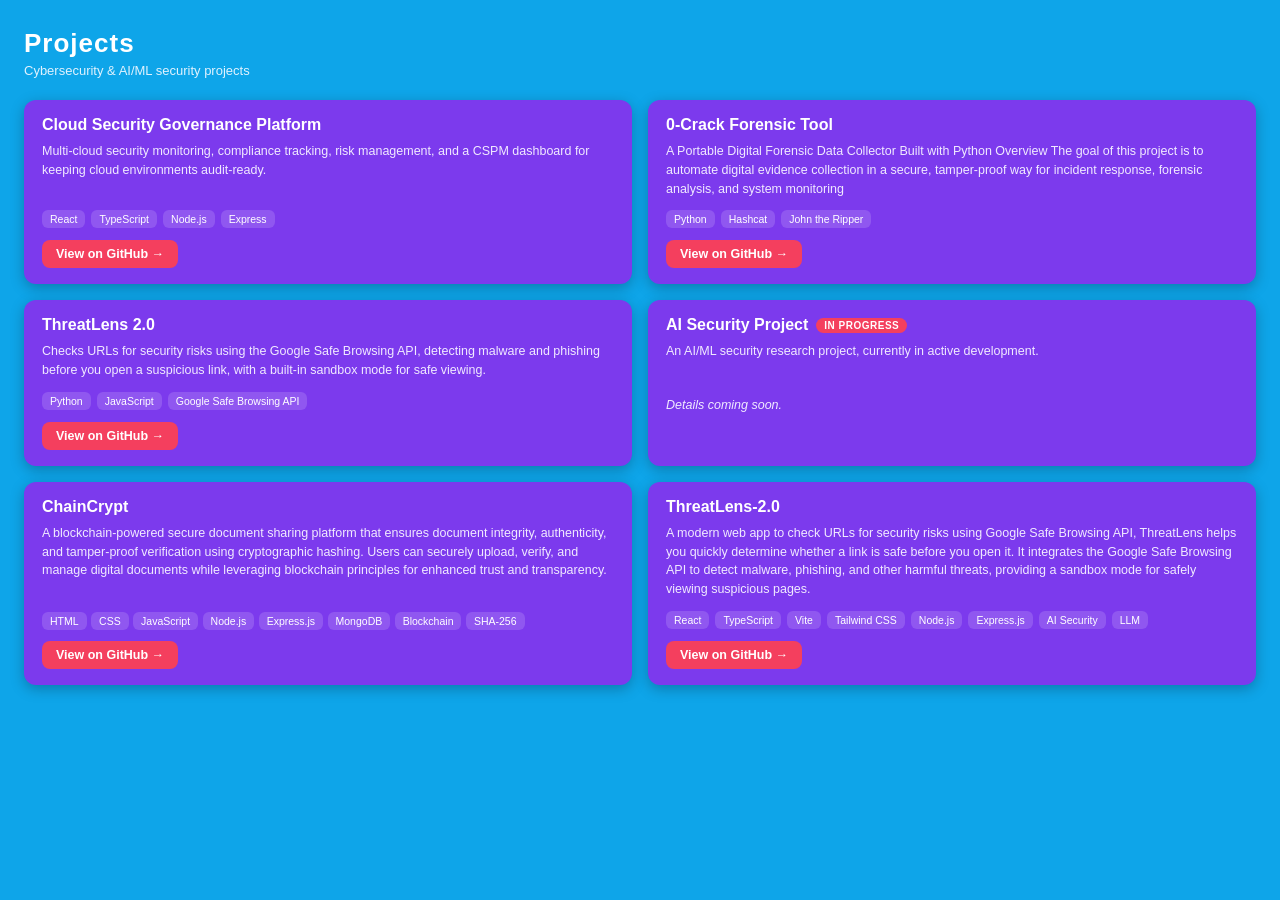
==== static/projects/index.html @ 4bd02be5 "Add netlify config" ====
<!DOCTYPE html>
<html lang="en">

<head>
  <meta charset="UTF-8" />
  <title>Projects</title>
  <style>
    /*
    TODO: This page is what shows on the "right monitor" screen in the 3D
    room. It's a plain static HTML file - no build step - so you can edit
    it directly and just refresh the browser to see changes.

    To add another project: copy one .card block below and fill it in.
    To remove one: delete its .card block.
  */
    * {
      box-sizing: border-box;
    }

    body {
      margin: 0;
      font-family: "Segoe UI", Arial, sans-serif;
      background: #0ea5e9;
      color: #ffffff;
      padding: 28px 24px;
      height: 100vh;
      overflow-y: auto;
    }

    h1 {
      margin: 0 0 4px 0;
      font-size: 26px;
      letter-spacing: 1px;
    }

    .subtitle {
      margin: 0 0 22px 0;
      font-size: 13px;
      color: #e0f2fe;
    }

    .grid {
      display: grid;
      grid-template-columns: 1fr 1fr;
      gap: 16px;
    }

    .card {
      background: #7c3aed;
      border-radius: 12px;
      padding: 16px 18px;
      box-shadow: 0 4px 14px rgba(0, 0, 0, 0.25);
      display: flex;
      flex-direction: column;
    }

    .card h2 {
      margin: 0 0 8px 0;
      font-size: 16px;
      display: flex;
      align-items: center;
      gap: 8px;
    }

    .badge {
      font-size: 10px;
      font-weight: 700;
      text-transform: uppercase;
      background: #f43f5e;
      padding: 2px 8px;
      border-radius: 999px;
      letter-spacing: 0.5px;
    }

    .card p {
      font-size: 12.5px;
      line-height: 1.5;
      color: #f1eaff;
      margin: 0 0 12px 0;
      flex-grow: 1;
    }

    .tech {
      display: flex;
      flex-wrap: wrap;
      gap: 6px;
      margin-bottom: 12px;
    }

    .tech span {
      font-size: 10.5px;
      background: rgba(255, 255, 255, 0.15);
      padding: 3px 8px;
      border-radius: 6px;
    }

    .card a {
      align-self: flex-start;
      font-size: 12.5px;
      font-weight: 600;
      color: #ffffff;
      background: #f43f5e;
      padding: 7px 14px;
      border-radius: 8px;
      text-decoration: none;
    }

    .card a:hover {
      filter: brightness(1.1);
    }

    .in-progress-note {
      font-size: 11.5px;
      color: #e0d4ff;
      font-style: italic;
    }
  </style>
</head>

<body>
  <h1>Projects</h1>
  <p class="subtitle"><!-- TODO: swap for your own one-line intro --> Cybersecurity &amp; AI/ML security projects</p>

  <div class="grid">

    <!-- Project 1 -->
    <div class="card">
      <h2>Cloud Security Governance Platform</h2>
      <p>Multi-cloud security monitoring, compliance tracking, risk management, and a CSPM dashboard for keeping cloud
        environments audit-ready.</p>
      <div class="tech">
        <span>React</span><span>TypeScript</span><span>Node.js</span><span>Express</span>
      </div>
      <a href="https://github.com/CHITRANSH1705/Cloud-Security-Governance-Platform" target="_blank" rel="noopener">View
        on GitHub →</a>
    </div>

    <!-- Project 2 -->
    <div class="card">
      <h2>0-Crack Forensic Tool</h2>
      <!-- TODO: replace with your own description if this isn't quite right -->
      <p>A Portable Digital Forensic Data Collector Built with Python
        Overview The goal of this project is to automate digital evidence collection in a secure, tamper-proof way for
        incident response, forensic analysis, and system monitoring</p>
      <div class="tech">
        <span>Python</span><span>Hashcat</span><span>John the Ripper</span>
      </div>
      <a href="https://github.com/CHITRANSH1705/0-Crack-Forensic-tool" target="_blank" rel="noopener">View on GitHub
        →</a>
    </div>

    <!-- Project 3 -->
    <div class="card">
      <h2>ThreatLens 2.0</h2>
      <p>Checks URLs for security risks using the Google Safe Browsing API, detecting malware and phishing before you
        open a suspicious link, with a built-in sandbox mode for safe viewing.</p>
      <div class="tech">
        <span>Python</span><span>JavaScript</span><span>Google Safe Browsing API</span>
      </div>
      <a href="https://github.com/CHITRANSH1705/ThreatLens-2.0" target="_blank" rel="noopener">View on GitHub →</a>
    </div>

    <!-- Project 4 -->
    <div class="card">
      <h2>AI Security Project <span class="badge">In Progress</span></h2>
      <!-- TODO: fill in real description, tech stack, and link once this ships,
           and add the GitHub link back in (see the pattern in the cards above) -->
      <p>An AI/ML security research project, currently in active development.</p>
      <p class="in-progress-note">Details coming soon.</p>
    </div>

    <!-- Project 5 -->
    <div class="card">
      <h2>ChainCrypt</h2>
      <p>
        A blockchain-powered secure document sharing platform that ensures document
        integrity, authenticity, and tamper-proof verification using cryptographic
        hashing. Users can securely upload, verify, and manage digital documents
        while leveraging blockchain principles for enhanced trust and transparency.
      </p>
      <div class="tech">
        <div class="tech-stack">
          <span>HTML</span>
          <span>CSS</span>
          <span>JavaScript</span>
          <span>Node.js</span>
          <span>Express.js</span>
          <span>MongoDB</span>
          <span>Blockchain</span>
          <span>SHA-256</span>
        </div>
      </div>

      <a href="https://github.com/CHITRANSH1705/ChainCrypt" target="_blank" rel="noopener">
        View on GitHub →
      </a>
    </div>

    <!-- Project 6 -->
    <div class="card">
      <h2>ThreatLens-2.0</h2>
      <p>
        A modern web app to check URLs for security risks using Google Safe Browsing API, ThreatLens helps you quickly
        determine whether a link is safe before you open it. It integrates the Google Safe Browsing API to detect
        malware, phishing, and other harmful threats, providing a sandbox mode for safely viewing suspicious pages.

      <div class="tech">
        <span>React</span>
        <span>TypeScript</span>
        <span>Vite</span>
        <span>Tailwind CSS</span>
        <span>Node.js</span>
        <span>Express.js</span>
        <span>AI Security</span>
        <span>LLM</span>
      </div>

      <a href="https://github.com/CHITRANSH1705/ThreatLens-2.0" target="_blank" rel="noopener">
        View on GitHub →
      </a>


    </div>
</body>

</html>
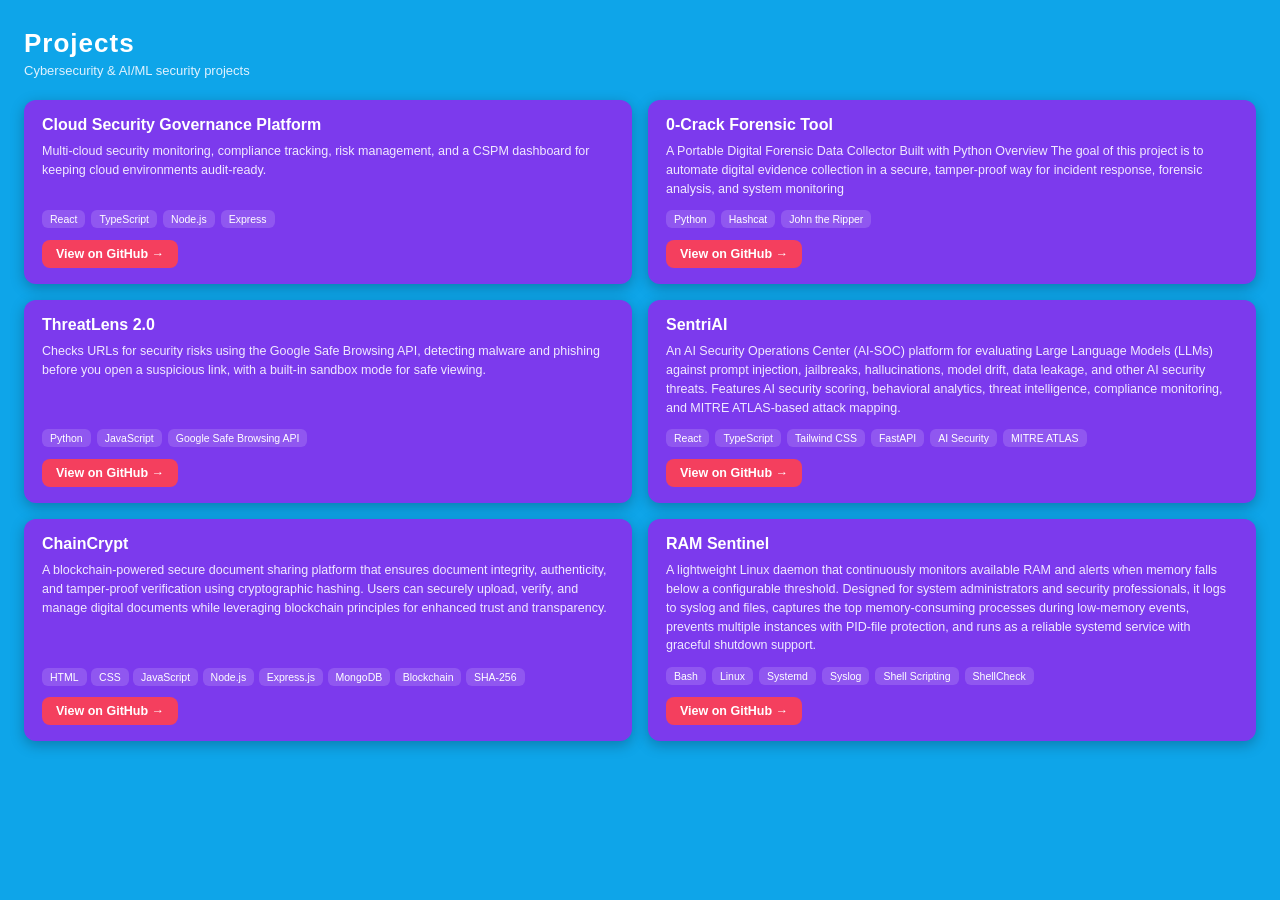
==== commit 62db647e: "Update portfolio with TryHackMe link and project changes" ====
--- a/static/projects/index.html
+++ b/static/projects/index.html
@@ -162,11 +162,21 @@
 
     <!-- Project 4 -->
     <div class="card">
-      <h2>AI Security Project <span class="badge">In Progress</span></h2>
-      <!-- TODO: fill in real description, tech stack, and link once this ships,
-           and add the GitHub link back in (see the pattern in the cards above) -->
-      <p>An AI/ML security research project, currently in active development.</p>
-      <p class="in-progress-note">Details coming soon.</p>
+      <h2>SentriAI</h2>
+      <p>
+        An AI Security Operations Center (AI-SOC) platform for evaluating Large Language Models (LLMs) against
+        prompt injection, jailbreaks, hallucinations, model drift, data leakage, and other AI security threats.
+        Features AI security scoring, behavioral analytics, threat intelligence, compliance monitoring, and
+        MITRE ATLAS-based attack mapping.
+      </p>
+      <div class="tech">
+        <span>React</span><span>TypeScript</span><span>Tailwind CSS</span><span>FastAPI</span><span>AI
+          Security</span><span>MITRE ATLAS</span>
+      </div>
+      <a href="https://github.com/CHITRANSH1705/SentriAI-AI-Security-Evaluation-Threat-Intelligence-Platform"
+        target="_blank" rel="noopener">
+        View on GitHub →
+      </a>
     </div>
 
     <!-- Project 5 -->
@@ -198,28 +208,29 @@
 
     <!-- Project 6 -->
     <div class="card">
-      <h2>ThreatLens-2.0</h2>
+      <h2>RAM Sentinel</h2>
+
       <p>
-        A modern web app to check URLs for security risks using Google Safe Browsing API, ThreatLens helps you quickly
-        determine whether a link is safe before you open it. It integrates the Google Safe Browsing API to detect
-        malware, phishing, and other harmful threats, providing a sandbox mode for safely viewing suspicious pages.
-
-      <div class="tech">
-        <span>React</span>
-        <span>TypeScript</span>
-        <span>Vite</span>
-        <span>Tailwind CSS</span>
-        <span>Node.js</span>
-        <span>Express.js</span>
-        <span>AI Security</span>
-        <span>LLM</span>
-      </div>
-
-      <a href="https://github.com/CHITRANSH1705/ThreatLens-2.0" target="_blank" rel="noopener">
+        A lightweight Linux daemon that continuously monitors available RAM and
+        alerts when memory falls below a configurable threshold. Designed for
+        system administrators and security professionals, it logs to syslog and
+        files, captures the top memory-consuming processes during low-memory
+        events, prevents multiple instances with PID-file protection, and runs as
+        a reliable systemd service with graceful shutdown support.
+      </p>
+
+      <div class="tech">
+        <span>Bash</span>
+        <span>Linux</span>
+        <span>Systemd</span>
+        <span>Syslog</span>
+        <span>Shell Scripting</span>
+        <span>ShellCheck</span>
+      </div>
+
+      <a href="https://github.com/CHITRANSH1705/RAM-Sentinel" target="_blank" rel="noopener">
         View on GitHub →
       </a>
-
-
     </div>
 </body>
 
